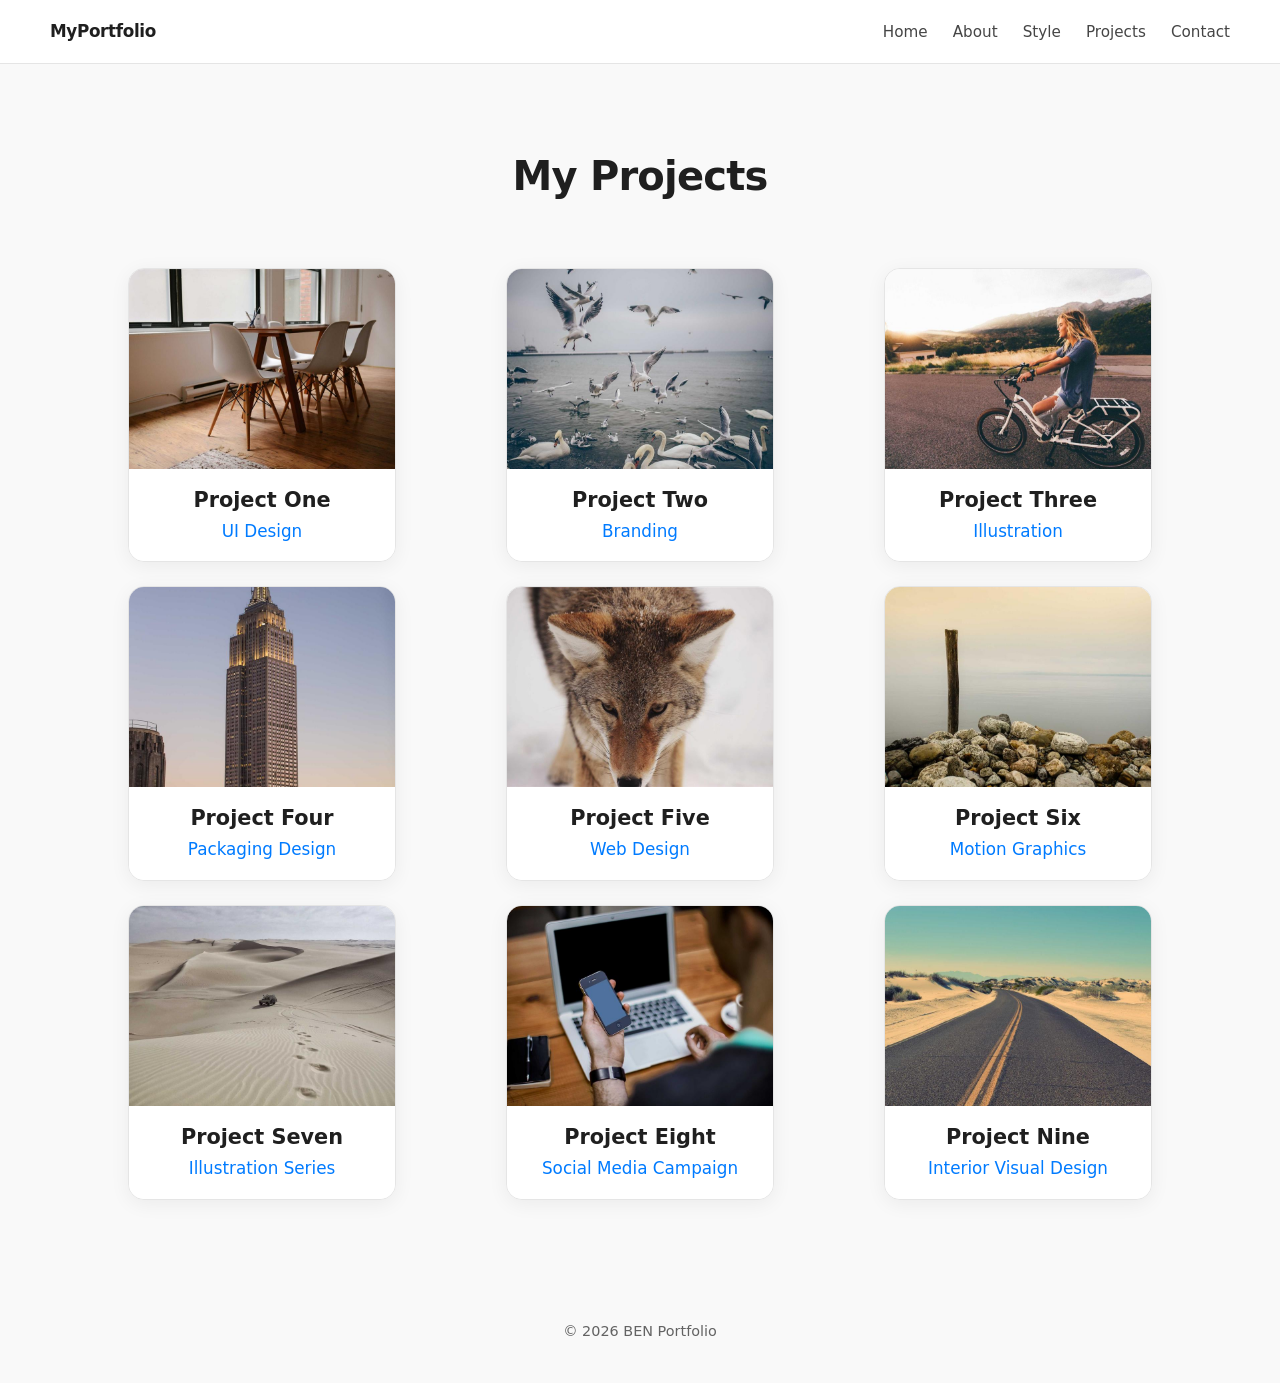
==== projects.html @ acd369ec "Initial commit: portfolio-modern-minimal portfolio template with local images and performance update" ====
<!DOCTYPE html>
<html lang="zh-Hant">
<head>
  <meta charset="UTF-8">
  <meta name="viewport" content="width=device-width, initial-scale=1.0">
  <title>My Projects - BEN Portfolio</title>
  <link rel="stylesheet" href="style.css">
</head>
<body>

<!-- Navbar -->
<nav class="navbar">
    <div class="logo">
        <h2>MyPortfolio</h2>
    </div>
    
    <div class="nav-links">
        <a href="index.html">Home</a>
        <a href="index.html#about">About</a>
        <a href="index.html#style">Style</a>
        <a href="projects.html">Projects</a>
        <a href="index.html#contact">Contact</a>
    </div>
</nav>

<h2 class="page-title">My Projects</h2>

<div class="grid">

  <a href="project1.html" class="card">
    <img src="images/project1.jpg" alt="Project 1">
    <div class="card-info">
      <h3>Project One</h3>
      <p>UI Design</p>
    </div>
  </a>

  <a href="project2.html" class="card">
    <img src="images/project2.jpg" alt="Project 2">
    <div class="card-info">
      <h3>Project Two</h3>
      <p>Branding</p>
    </div>
  </a>

  <a href="project3.html" class="card">
    <img src="images/project3.jpg" alt="Project 3">
    <div class="card-info">
      <h3>Project Three</h3>
      <p>Illustration</p>
    </div>
  </a>

  <a href="project4.html" class="card">
    <img src="images/project4.jpg" alt="Project 4">
    <div class="card-info">
      <h3>Project Four</h3>
      <p>Packaging Design</p>
    </div>
  </a>

  <a href="project5.html" class="card">
    <img src="images/project5.jpg" alt="Project 5">
    <div class="card-info">
      <h3>Project Five</h3>
      <p>Web Design</p>
    </div>
  </a>

  <a href="project6.html" class="card">
    <img src="images/project6.jpg" alt="Project 6">
    <div class="card-info">
      <h3>Project Six</h3>
      <p>Motion Graphics</p>
    </div>
  </a>

  <a href="project7.html" class="card">
    <img src="images/project7.jpg" alt="Project 7">
    <div class="card-info">
      <h3>Project Seven</h3>
      <p>Illustration Series</p>
    </div>
  </a>

  <a href="project8.html" class="card">
    <img src="images/project8.jpg" alt="Project 8">
    <div class="card-info">
      <h3>Project Eight</h3>
      <p>Social Media Campaign</p>
    </div>
  </a>

  <a href="project9.html" class="card">
    <img src="images/project9.jpg" alt="Project 9">
    <div class="card-info">
      <h3>Project Nine</h3>
      <p>Interior Visual Design</p>
    </div>
  </a>

</div>

<footer>
  <p>© 2026 BEN Portfolio</p>
</footer>

</body>
</html>
---- style.css ----
/* ===== 現代極簡風 · portfolio-modern-minimal（大眾審美優化版） ===== */

:root {
  --bg: #f9f9f9;
  --surface: #ffffff;
  --text: #1f1f1f;
  --text-secondary: #454545;
  --text-muted: #636363;
  --accent: #007bff;
  --accent-hover: #0069d9;
  --accent-soft: rgba(0, 123, 255, 0.1);
  --btn: #111111;
  --btn-hover: #333333;
  --border: #e5e5e5;
  --shadow: 0 4px 20px rgba(0, 0, 0, 0.06);
  --shadow-hover: 0 12px 32px rgba(0, 0, 0, 0.1);
}

* {
  margin: 0;
  padding: 0;
  box-sizing: border-box;
  font-family: "Segoe UI", system-ui, -apple-system, sans-serif;
}

body {
  line-height: 1.6;
  background: var(--bg);
  color: var(--text-secondary);
}

h2 {
  color: var(--text);
  font-size: 2rem;
  font-weight: 700;
  letter-spacing: -0.02em;
}

footer {
  text-align: center;
  padding: 40px;
  margin-top: 80px;
  color: var(--text-muted);
  font-size: 0.9rem;
}

.page-title {
  text-align: center;
  margin: 80px 0 60px;
  font-size: 2.5rem;
  font-weight: 700;
  color: var(--text);
  letter-spacing: -0.02em;
}

.section-intro {
  text-align: center;
  font-size: 1.1rem;
  max-width: 640px;
  margin: 0 auto 50px;
  color: var(--text-secondary);
  line-height: 1.7;
}

/* Navbar */
.navbar {
  display: flex;
  justify-content: space-between;
  align-items: center;
  padding: 18px 50px;
  background: rgba(255, 255, 255, 0.97);
  border-bottom: 1px solid var(--border);
}

.navbar h2 {
  color: var(--text);
  font-size: 1.05rem;
  font-weight: 700;
}

.navbar a {
  margin-left: 20px;
  text-decoration: none;
  color: var(--text-secondary);
  font-size: 0.95rem;
  transition: color 0.2s;
}

.navbar a:hover {
  color: var(--accent);
}

/* Hero — 分層背景，捲動比 fixed 更順 */
.hero {
  position: relative;
  isolation: isolate;
  height: 90vh;
  display: flex;
  align-items: center;
  justify-content: center;
  text-align: center;
}

.hero::before {
  content: "";
  position: absolute;
  inset: 0;
  z-index: 0;
  background: linear-gradient(rgba(245, 247, 250, 0.88), rgba(195, 207, 226, 0.82)),
              url('https://picsum.photos/id/1015/1920/1080') center/cover no-repeat;
  pointer-events: none;
}

.hero > * {
  position: relative;
  z-index: 1;
}

.hero h2 {
  color: var(--text);
  font-size: clamp(2rem, 5vw, 2.75rem);
  font-weight: 700;
  letter-spacing: -0.03em;
  text-shadow: 0 1px 24px rgba(255, 255, 255, 0.8);
}

.hero span {
  color: var(--accent);
}

.hero p {
  color: var(--text-secondary);
  margin-top: 10px;
  font-size: 1.05rem;
}

.btn {
  display: inline-block;
  margin-top: 20px;
  padding: 12px 28px;
  background: var(--btn);
  color: #ffffff;
  text-decoration: none;
  border-radius: 9999px;
  font-weight: 600;
  font-size: 0.95rem;
  transition: background 0.2s, transform 0.2s, box-shadow 0.2s;
  box-shadow: 0 4px 14px rgba(0, 0, 0, 0.15);
}

.btn:hover {
  background: var(--btn-hover);
  transform: translateY(-2px);
  box-shadow: 0 6px 20px rgba(0, 0, 0, 0.2);
}

/* Section */
.section {
  padding: 80px 50px;
  text-align: center;
}

/* Grid */
.grid {
  display: grid;
  grid-template-columns: repeat(3, 1fr);
  gap: 24px;
  max-width: 1150px;
  margin: 0 auto;
  padding: 0 20px;
}

.card {
  background: var(--surface);
  overflow: hidden;
  transition: transform 0.2s ease;
  border-radius: 16px;
  box-shadow: var(--shadow);
  border: 1px solid var(--border);
  max-width: 340px;
  margin: 0 auto;
  text-decoration: none;
  color: inherit;
  display: block;
}

.card img {
  width: 100%;
  height: 200px;
  object-fit: cover;
  object-position: center;
  display: block;
  aspect-ratio: 4 / 3;
}

.card:hover {
  transform: translateY(-6px);
}

.card-info {
  padding: 18px 20px;
  text-align: center;
  background: var(--surface);
}

.card-info h3 {
  color: var(--text);
  margin-bottom: 6px;
  font-size: 1.3rem;
  font-weight: 700;
  line-height: 1.3;
}

.card-info p {
  color: var(--accent);
  margin: 0;
  font-size: 1.05rem;
  font-weight: 500;
  line-height: 1.4;
}

/* Form */
form {
  display: flex;
  flex-direction: column;
  max-width: 400px;
  margin: auto;
}

form input,
form textarea {
  margin: 8px 0;
  padding: 12px 14px;
  background: var(--surface);
  border: 1px solid var(--border);
  border-radius: 10px;
  color: var(--text);
  font-size: 0.95rem;
  transition: border-color 0.2s, box-shadow 0.2s;
}

form input::placeholder,
form textarea::placeholder {
  color: var(--text-muted);
}

form input:focus,
form textarea:focus {
  outline: none;
  border-color: var(--accent);
  box-shadow: 0 0 0 3px var(--accent-soft);
}

button {
  margin-top: 4px;
  padding: 12px;
  background: var(--btn);
  color: #ffffff;
  border: none;
  border-radius: 10px;
  cursor: pointer;
  font-weight: 600;
  font-size: 0.95rem;
  transition: background 0.2s;
}

button:hover {
  background: var(--btn-hover);
}

/* Animation */
.fade-in {
  opacity: 0;
  transform: translateY(12px);
  transition: opacity 0.4s ease, transform 0.4s ease;
}

.fade-in.show {
  opacity: 1;
  transform: translateY(0);
}

/* About Me */
.about-container {
  display: flex;
  align-items: flex-start;
  justify-content: center;
  gap: 50px;
  flex-wrap: wrap;
  margin-top: 30px;
}

.about-photo {
  width: 420px;
  height: 420px;
  border-radius: 20px;
  object-fit: cover;
  box-shadow: var(--shadow);
  border: 1px solid var(--border);
  flex-shrink: 0;
}

.about-content {
  max-width: 480px;
  text-align: left;
  padding-top: 20px;
}

.about-heading {
  margin: 0 0 14px;
  color: var(--text);
  font-size: 1.1rem;
  font-weight: 700;
}

.about-content > p {
  margin: 0;
  color: var(--text-secondary);
  line-height: 1.8;
}

.about-content a,
.contact-info a {
  color: var(--text-secondary);
  text-decoration: none;
}

.about-content a:hover,
.contact-info a:hover {
  color: var(--accent);
  text-decoration: underline;
}

.contact-info {
  margin-top: 30px;
  padding: 24px;
  background: var(--surface);
  border-radius: 14px;
  border-left: 4px solid var(--accent);
  box-shadow: var(--shadow);
}

.contact-info h3 {
  margin-top: 0;
  margin-bottom: 16px;
  color: var(--text);
  font-size: 1.05rem;
}

.contact-info p {
  margin: 8px 0;
  color: var(--text-secondary);
  font-size: 0.95rem;
}

.contact-info strong {
  color: var(--text);
  font-weight: 600;
}

/* My Projects */
#projects {
  padding-top: 80px;
}

#projects h2 {
  margin-bottom: 100px !important;
  color: var(--text);
  font-size: 2.5rem !important;
}

.project-detail {
  max-width: 1200px;
  margin: 40px auto;
  padding: 0 20px;
}

.project-content {
  display: flex;
  gap: 60px;
  align-items: flex-start;
  flex-wrap: wrap;
}

.project-image-container {
  flex: 1;
  min-width: 300px;
}

.project-image {
  width: 100%;
  aspect-ratio: 4 / 3;
  object-fit: cover;
  object-position: center;
  border-radius: 16px;
  box-shadow: var(--shadow);
  border: 1px solid var(--border);
}

.grid-2 {
  grid-template-columns: repeat(2, 1fr);
  max-width: 760px;
}

.project-info {
  flex: 1;
  min-width: 300px;
  text-align: left;
  padding-top: 8px;
}

.project-info h1 {
  margin: 0 0 0.4rem;
  font-size: 2.1rem;
  font-weight: 700;
  line-height: 1.25;
  color: var(--text);
  letter-spacing: -0.02em;
}

.category {
  color: var(--text-secondary);
  font-weight: 500;
  font-size: 1.05rem;
  line-height: 1.5;
  margin: 0 0 1.75rem;
  padding-bottom: 1.5rem;
  border-bottom: 1px solid var(--border);
}

.project-info h3 {
  margin: 1.75rem 0 0.65rem;
  color: var(--accent);
  font-size: 1.2rem;
  font-weight: 700;
  letter-spacing: 0.02em;
}

.project-info h3:first-of-type {
  margin-top: 0;
}

.project-info p {
  margin: 0;
  font-size: 1.05rem;
  font-weight: 400;
  line-height: 1.85;
  color: var(--text-secondary);
}

.project-info p.category {
  font-size: 1.05rem;
  color: var(--text-secondary);
  letter-spacing: 0;
}

/* Back Button */
.back-btn {
  color: var(--text-secondary);
  text-decoration: none;
  font-size: 0.95rem;
  display: inline-flex;
  align-items: center;
  gap: 8px;
  transition: color 0.2s;
}

.back-btn:hover {
  color: var(--accent);
}

/* RWD */
@media (max-width: 768px) {
  .grid {
    grid-template-columns: 1fr;
  }

  .grid-2 {
    grid-template-columns: 1fr;
    max-width: 340px;
  }

  .navbar {
    flex-direction: column;
    text-align: center;
    gap: 12px;
    padding: 16px 24px;
  }

  .section {
    padding: 60px 24px;
  }

  .project-content {
    flex-direction: column;
    gap: 30px;
  }

  .about-photo {
    width: 100%;
    max-width: 420px;
    height: auto;
    aspect-ratio: 1;
  }
}
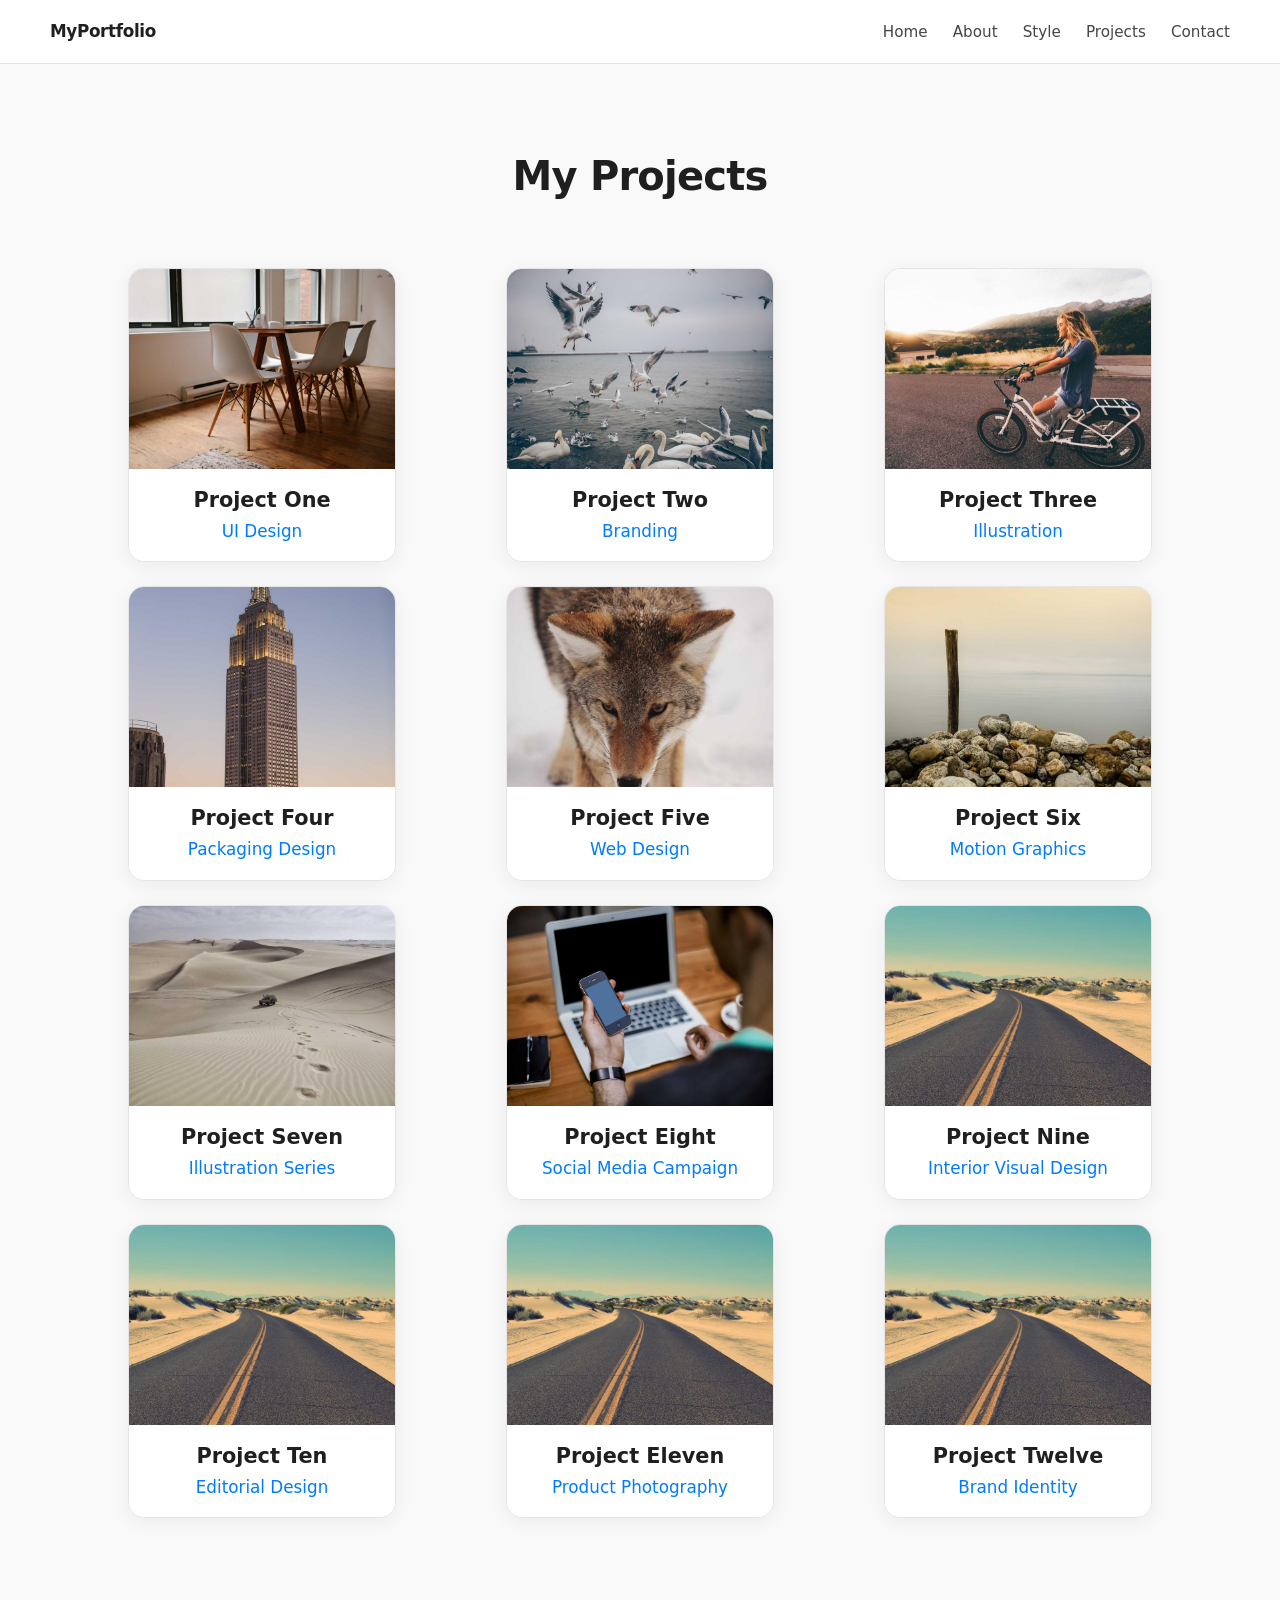
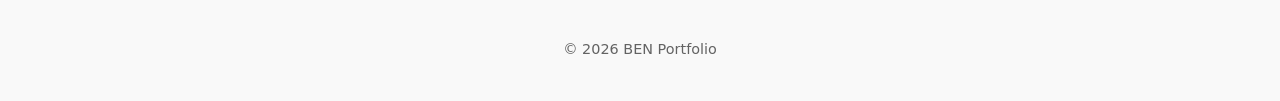
==== commit 410eb95f: "Add project10-12 pages and expand portfolio to 12 works Co-authored-by: Cursor <cursoragent@cursor.c" ====
--- a/projects.html
+++ b/projects.html
@@ -99,6 +99,27 @@
     </div>
   </a>
 
+  <a href="project10.html" class="card">
+    <img src="images/project10.jpg" alt="Project 10">
+    <div class="card-info">
+      <h3>Project Ten</h3>
+      <p>Editorial Design</p>
+    </div>
+  </a>
+  <a href="project11.html" class="card">
+    <img src="images/project11.jpg" alt="Project 11">
+    <div class="card-info">
+      <h3>Project Eleven</h3>
+      <p>Product Photography</p>
+    </div>
+  </a>
+  <a href="project12.html" class="card">
+    <img src="images/project12.jpg" alt="Project 12">
+    <div class="card-info">
+      <h3>Project Twelve</h3>
+      <p>Brand Identity</p>
+    </div>
+  </a>
 </div>
 
 <footer>
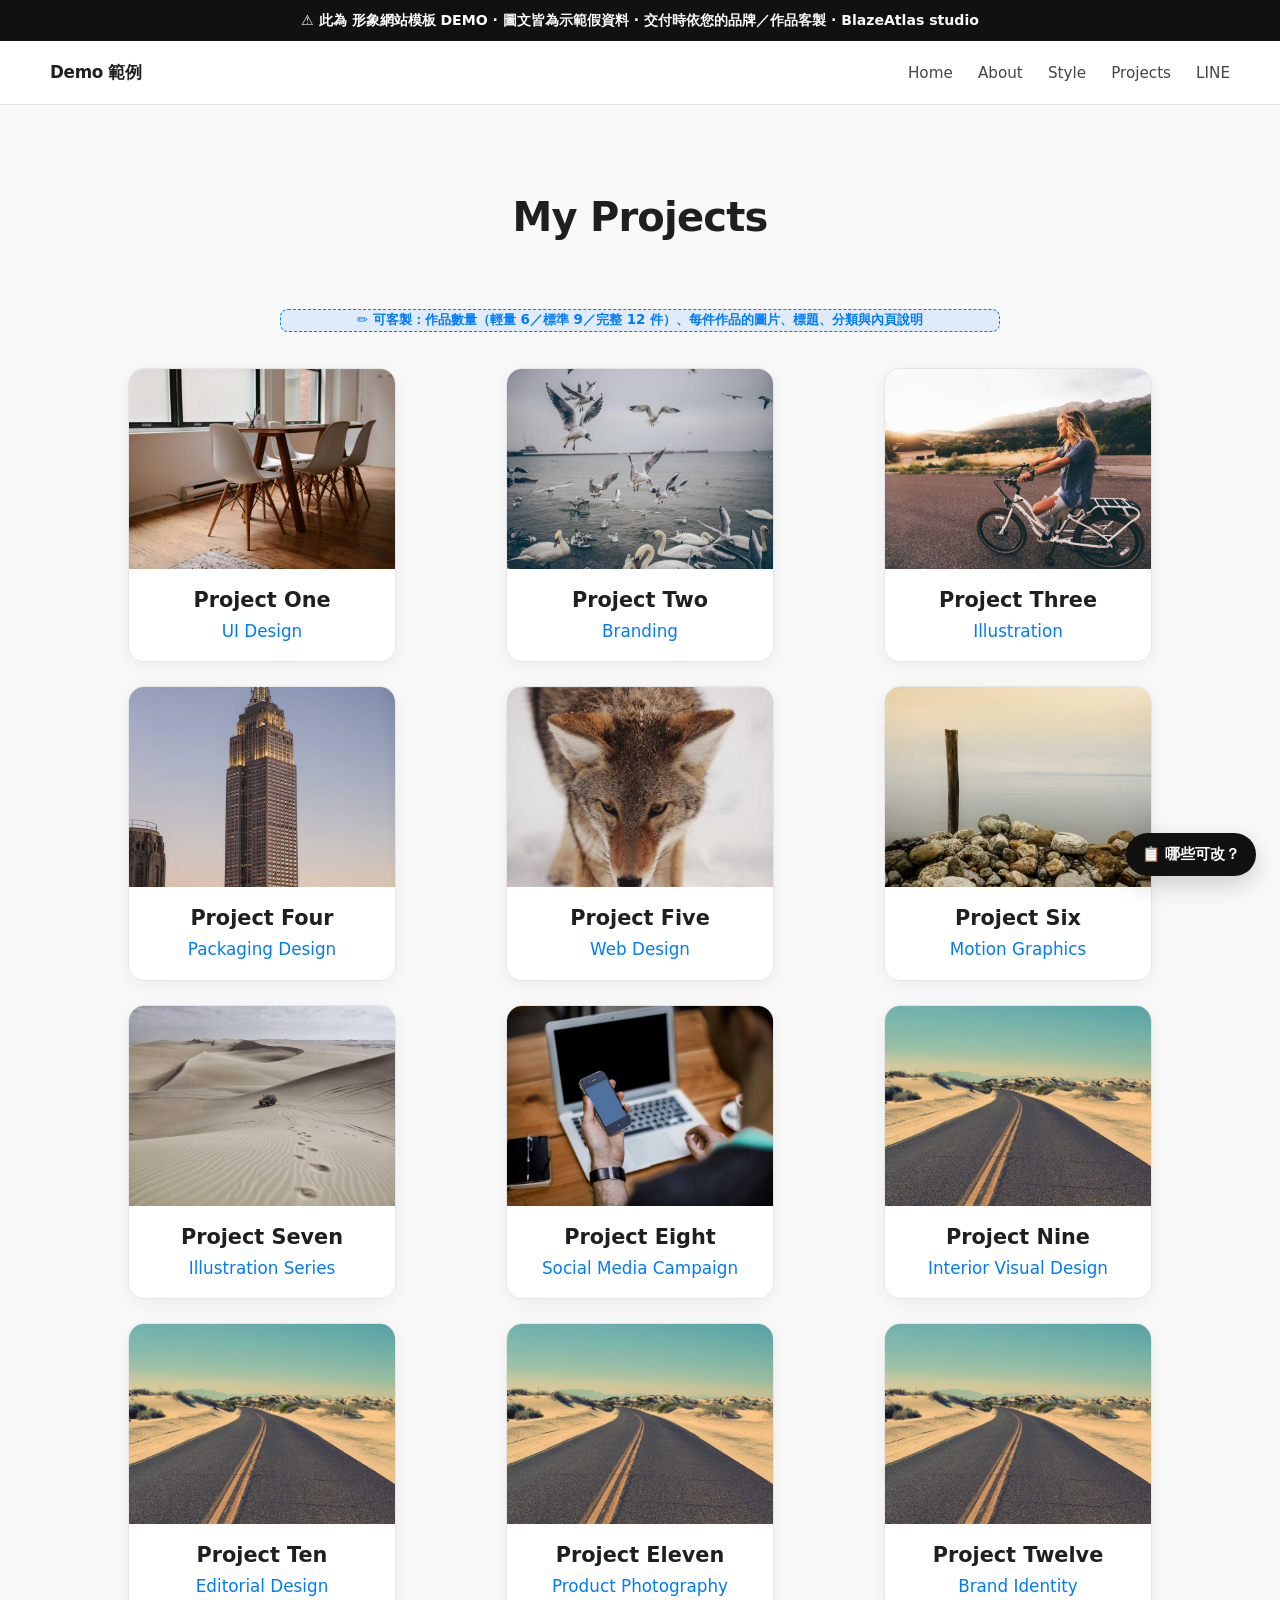
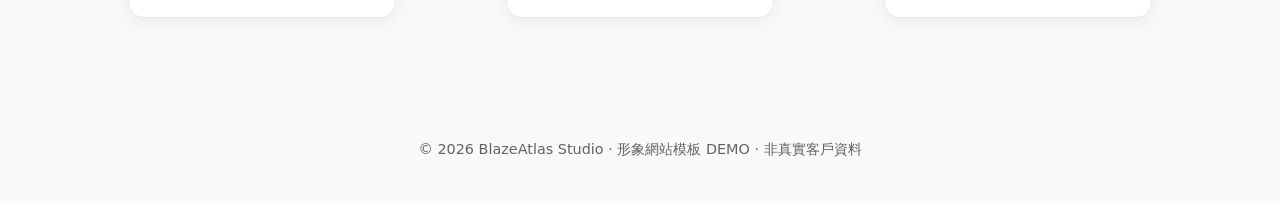
==== commit eb7895b1: "Add DEMO labels and customization hints for client previews. Show demo banner, per-section customize" ====
--- a/projects.html
+++ b/projects.html
@@ -3,15 +3,18 @@
 <head>
   <meta charset="UTF-8">
   <meta name="viewport" content="width=device-width, initial-scale=1.0">
-  <title>My Projects - BEN Portfolio</title>
+  <meta name="description" content="形象網站模板 DEMO — 作品展示頁示範，交付時依您的作品數量與內容客製。">
+  <title>作品展示 DEMO｜現代極簡風</title>
   <link rel="stylesheet" href="style.css">
 </head>
 <body>
 
+<p class="demo-bar">⚠️ 此為 <strong>形象網站模板 DEMO</strong> · 圖文皆為示範假資料 · 交付時依您的品牌／作品客製 · BlazeAtlas studio</p>
+
 <!-- Navbar -->
 <nav class="navbar">
     <div class="logo">
-        <h2>MyPortfolio</h2>
+        <h2>Demo 範例</h2>
     </div>
     
     <div class="nav-links">
@@ -19,11 +22,12 @@
         <a href="index.html#about">About</a>
         <a href="index.html#style">Style</a>
         <a href="projects.html">Projects</a>
-        <a href="index.html#contact">Contact</a>
+        <a href="index.html#contact">LINE</a>
     </div>
 </nav>
 
 <h2 class="page-title">My Projects</h2>
+<p class="customize-hint projects-demo-intro">✏️ 可客製：作品數量（輕量 6／標準 9／完整 12 件）、每件作品的圖片、標題、分類與內頁說明</p>
 
 <div class="grid">
 
@@ -123,8 +127,25 @@
 </div>
 
 <footer>
-  <p>© 2026 BEN Portfolio</p>
+  <p>© 2026 BlazeAtlas Studio · 形象網站模板 DEMO · 非真實客戶資料</p>
 </footer>
 
+<button type="button" class="demo-guide-fab" aria-label="查看可客製項目">📋 哪些可改？</button>
+
+<aside class="demo-guide-panel" aria-hidden="true">
+  <div class="demo-guide-header">
+    <h3>此模板可客製項目</h3>
+    <button type="button" class="demo-guide-close" aria-label="關閉">✕</button>
+  </div>
+  <ul class="demo-guide-list">
+    <li><strong>作品數量</strong>：依方案放 6／9／12 件</li>
+    <li><strong>每件作品</strong>：封面圖、標題、分類標籤</li>
+    <li><strong>作品內頁</strong>：大圖、作品說明、設計理念等圖文</li>
+    <li><strong>版面</strong>：卡片排列與風格氛圍可微调</li>
+  </ul>
+  <p class="demo-guide-note">以上為示範假資料，交付時依您提供的內容替換。</p>
+</aside>
+
+<script src="script.js"></script>
 </body>
 </html>
--- a/style.css
+++ b/style.css
@@ -481,10 +481,48 @@
   }
 
   .navbar {
-    flex-direction: column;
-    text-align: center;
-    gap: 12px;
-    padding: 16px 24px;
+    flex-direction: row;
+    flex-wrap: nowrap;
+    justify-content: space-between;
+    align-items: center;
+    gap: 8px;
+    padding: 12px 14px;
+    text-align: left;
+  }
+
+  .navbar .logo {
+    flex-shrink: 0;
+  }
+
+  .navbar .logo h2 {
+    font-size: 0.82rem;
+  }
+
+  .nav-links {
+    display: flex;
+    flex-wrap: nowrap;
+    align-items: center;
+    gap: 5px;
+    min-width: 0;
+  }
+
+  .navbar a {
+    margin-left: 0;
+    font-size: 0.68rem;
+    white-space: nowrap;
+  }
+
+  .hero {
+    height: auto;
+    min-height: 68vh;
+    margin: 8px 18px 0;
+    padding: 56px 24px;
+    border-radius: 18px;
+    overflow: hidden;
+  }
+
+  .hero h2 {
+    font-size: 1.75rem;
   }
 
   .section {
@@ -502,4 +540,199 @@
     height: auto;
     aspect-ratio: 1;
   }
-}
+
+  .demo-guide-fab {
+    bottom: 16px;
+    right: 16px;
+    font-size: 0.85rem;
+    padding: 10px 14px;
+  }
+
+  .demo-guide-panel {
+    right: 12px;
+    left: 12px;
+    width: auto;
+    max-width: none;
+  }
+}
+
+/* ===== DEMO 展示標示 ===== */
+.demo-bar {
+  background: #111111;
+  color: #fafafa;
+  text-align: center;
+  padding: 10px 16px;
+  font-size: 0.88rem;
+  font-weight: 600;
+  line-height: 1.5;
+}
+
+.demo-bar strong {
+  color: #ffffff;
+}
+
+.hero-tag {
+  display: inline-block;
+  font-size: 0.78rem;
+  font-weight: 600;
+  letter-spacing: 0.08em;
+  color: #ffffff;
+  background: rgba(17, 17, 17, 0.72);
+  padding: 6px 14px;
+  border-radius: 4px;
+  margin-bottom: 12px;
+}
+
+.customize-hint {
+  display: block;
+  max-width: 640px;
+  margin: 0 auto 18px;
+  padding: 10px 14px;
+  background: var(--accent-soft);
+  color: var(--accent);
+  border: 1px dashed var(--accent);
+  border-radius: 8px;
+  font-size: 0.84rem;
+  font-weight: 600;
+  text-align: center;
+  line-height: 1.55;
+}
+
+.hero .customize-hint {
+  margin-bottom: 16px;
+}
+
+.line-contact {
+  max-width: 520px;
+  margin: 0 auto;
+  text-align: center;
+}
+
+.line-box {
+  margin-top: 24px;
+  padding: 28px 24px;
+  background: var(--surface);
+  border: 1px solid var(--border);
+  border-radius: 12px;
+  box-shadow: var(--shadow);
+}
+
+.line-id {
+  font-size: 1.05rem;
+  margin-bottom: 18px;
+  color: var(--text);
+}
+
+.line-note {
+  margin-top: 14px;
+  font-size: 0.88rem;
+  color: var(--text-muted);
+}
+
+.btn-line {
+  background: #06c755;
+  color: #ffffff !important;
+  border: none;
+}
+
+.btn-line:hover {
+  background: #05b04c;
+}
+
+.demo-guide-fab {
+  position: fixed;
+  bottom: 24px;
+  right: 24px;
+  z-index: 200;
+  padding: 12px 16px;
+  border: none;
+  border-radius: 999px;
+  background: #111111;
+  color: #ffffff;
+  font-size: 0.92rem;
+  font-weight: 600;
+  cursor: pointer;
+  box-shadow: 0 8px 24px rgba(0, 0, 0, 0.18);
+  transition: transform 0.2s, background 0.2s;
+}
+
+.demo-guide-fab:hover {
+  background: #333333;
+  transform: translateY(-2px);
+}
+
+.demo-guide-panel {
+  position: fixed;
+  bottom: 80px;
+  right: 24px;
+  z-index: 201;
+  width: min(360px, calc(100vw - 32px));
+  max-height: min(70vh, 520px);
+  overflow-y: auto;
+  padding: 20px;
+  background: var(--surface);
+  border: 1px solid var(--border);
+  border-radius: 14px;
+  box-shadow: var(--shadow-hover);
+  opacity: 0;
+  visibility: hidden;
+  transform: translateY(12px);
+  transition: opacity 0.2s, transform 0.2s, visibility 0.2s;
+}
+
+.demo-guide-panel.open {
+  opacity: 1;
+  visibility: visible;
+  transform: translateY(0);
+}
+
+.demo-guide-header {
+  display: flex;
+  align-items: center;
+  justify-content: space-between;
+  gap: 12px;
+  margin-bottom: 14px;
+}
+
+.demo-guide-header h3 {
+  margin: 0;
+  font-size: 1.05rem;
+  color: var(--text);
+}
+
+.demo-guide-close {
+  border: none;
+  background: transparent;
+  color: var(--text-muted);
+  font-size: 1.1rem;
+  cursor: pointer;
+  line-height: 1;
+}
+
+.demo-guide-list {
+  margin: 0;
+  padding-left: 18px;
+  color: var(--text-secondary);
+  font-size: 0.92rem;
+  line-height: 1.7;
+}
+
+.demo-guide-list li + li {
+  margin-top: 8px;
+}
+
+.demo-guide-note {
+  margin: 14px 0 0;
+  padding-top: 12px;
+  border-top: 1px solid var(--border);
+  font-size: 0.86rem;
+  color: var(--text-muted);
+  line-height: 1.6;
+}
+
+.projects-demo-intro {
+  max-width: 720px;
+  margin: 0 auto 36px;
+  padding: 0 24px;
+  text-align: center;
+}
